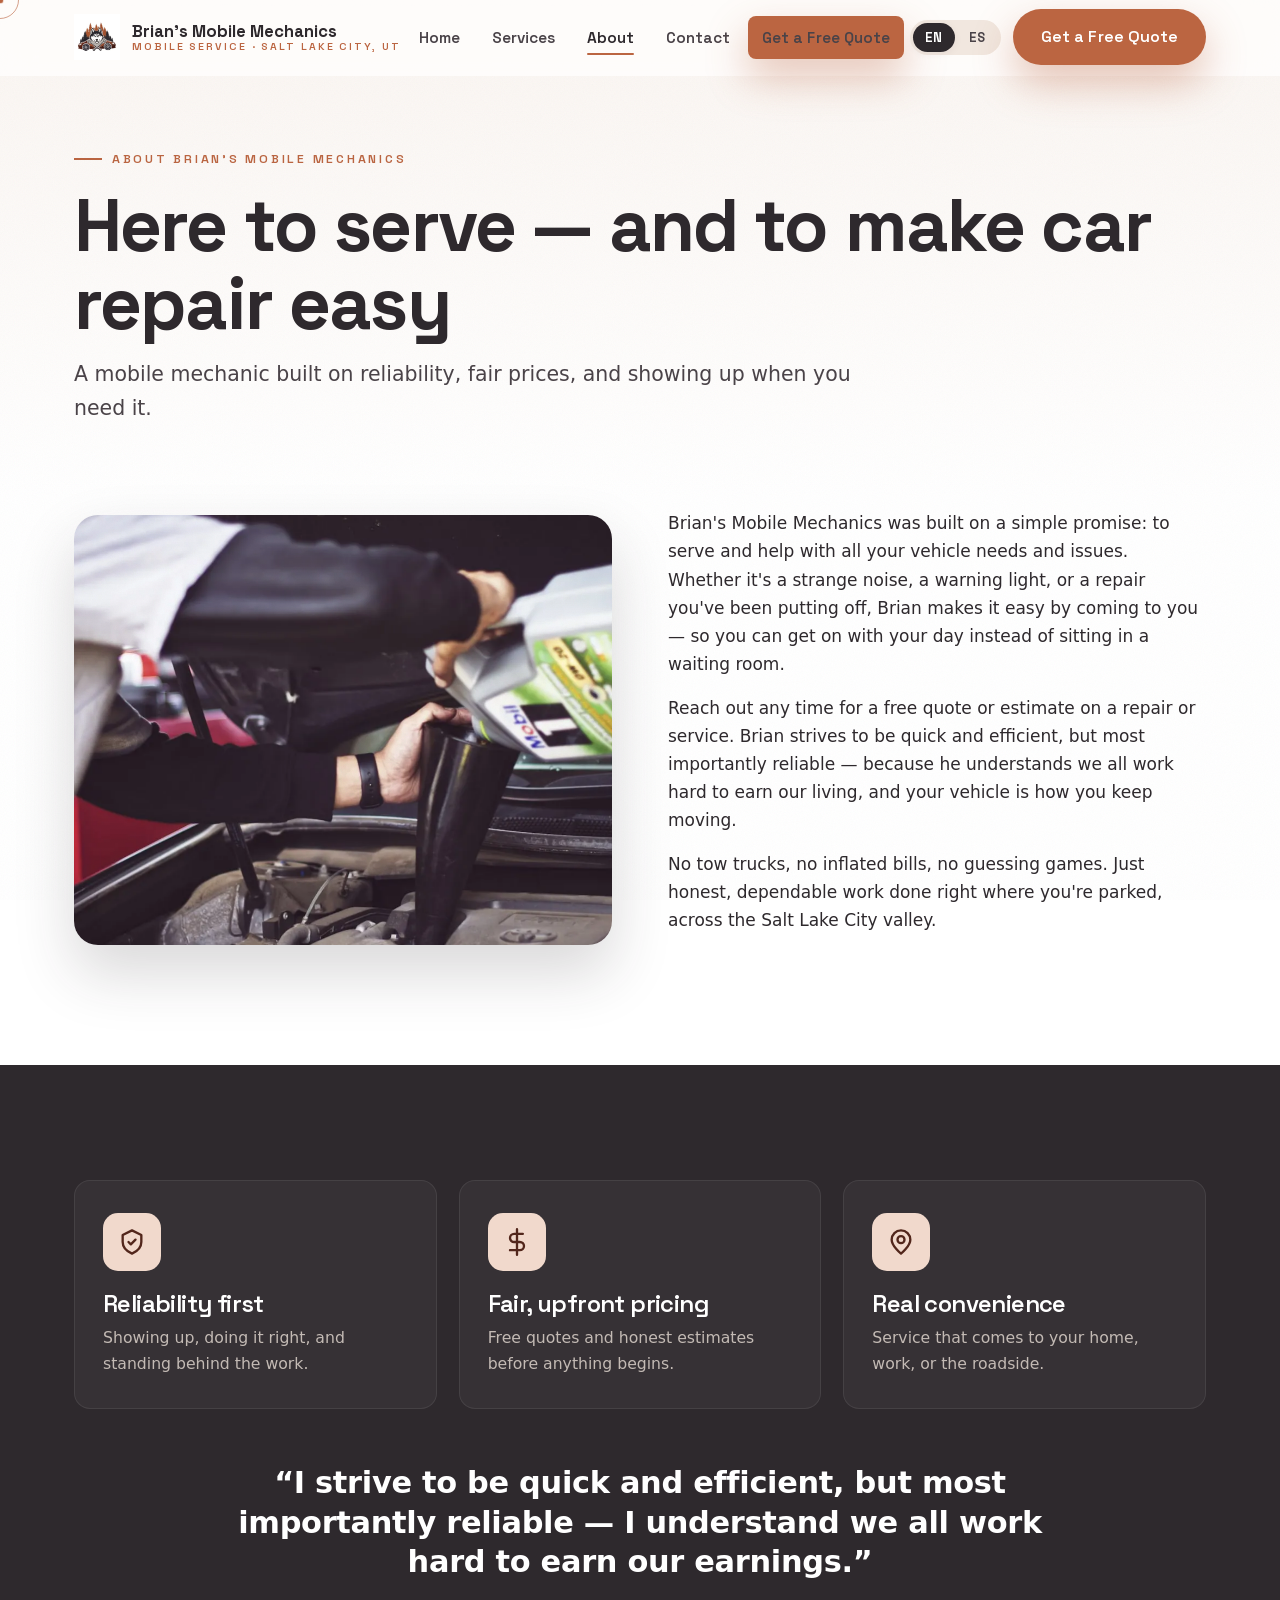
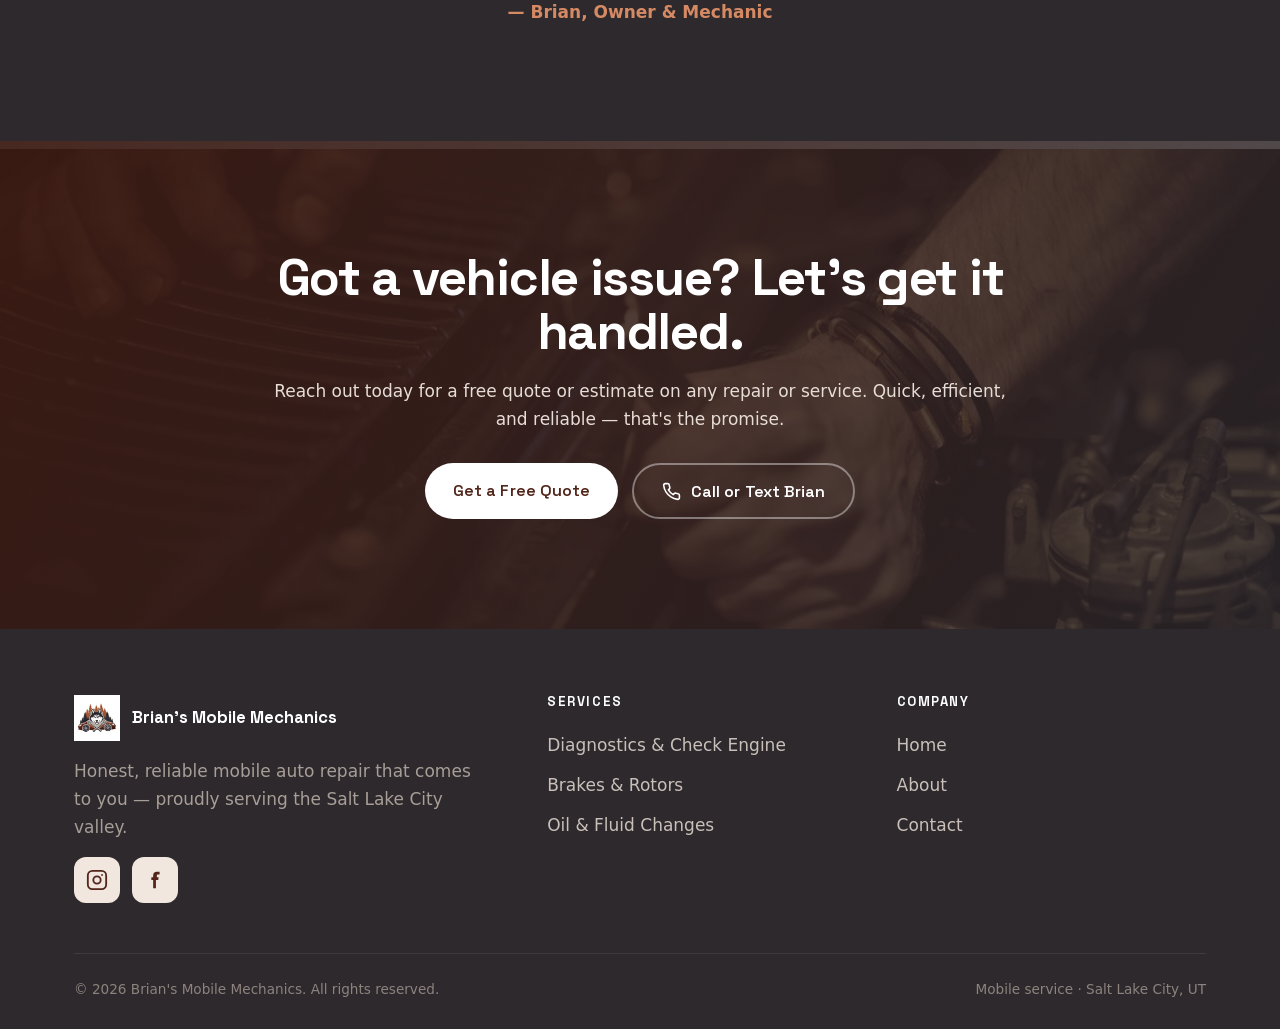
==== about.html @ f7823adf "Initial site: Brian's Mobile Mechanics Fast, static bilingual (EN/ES) marketing site for a Salt Lake" ====
<!DOCTYPE html>
<html lang="en">
<head>
  <meta charset="UTF-8" />
  <meta name="viewport" content="width=device-width, initial-scale=1" />
  <title>About | Brian's Mobile Mechanics — Honest Mobile Mechanic in Salt Lake City</title>
  <meta name="description" content="Meet Brian's Mobile Mechanics — a reliable, honest mobile mechanic serving Salt Lake City. Fair pricing, free quotes, and quality repairs done at your location." />
  <link rel="canonical" href="https://briansmobilemechanics.com/about.html" />
  <meta name="theme-color" content="#2e292d" />
  <meta property="og:type" content="website" />
  <meta property="og:title" content="About | Brian's Mobile Mechanics" />
  <meta property="og:description" content="A mobile mechanic built on reliability, fair prices, and showing up when you need it. Serving the Salt Lake City valley." />
  <meta property="og:url" content="https://briansmobilemechanics.com/about.html" />
  <meta property="og:image" content="https://briansmobilemechanics.com/assets/icon-512.png" />
  <link rel="icon" href="favicon.svg" type="image/svg+xml" />
  <link rel="icon" href="assets/favicon-32.png" sizes="32x32" type="image/png" />
  <link rel="apple-touch-icon" href="assets/apple-touch-icon.png" />
  <link rel="manifest" href="site.webmanifest" />
  <link rel="preload" as="font" type="font/woff2" href="assets/fonts/space-grotesk-latin.woff2" crossorigin />
  <link rel="stylesheet" href="fonts.css" />
  <link rel="stylesheet" href="styles.css" />
  <script src="i18n.js" defer></script>
  <script src="main.js" defer></script>
</head>
<body>
  <header class="site-header">
    <div class="wrap">
      <a class="brand" href="index.html" aria-label="Brian's Mobile Mechanics — Home">
        <img src="assets/logo-header.webp" width="46" height="46" alt="Brian's Mobile Mechanics logo" />
        <b>Brian's Mobile Mechanics<span data-i18n="footer_area">Mobile service · Salt Lake City, UT</span></b>
      </a>
      <nav class="nav" aria-label="Primary">
        <a href="index.html" data-i18n="nav_home">Home</a>
        <a href="services.html" data-i18n="nav_services">Services</a>
        <a href="about.html" class="active" data-i18n="nav_about">About</a>
        <a href="contact.html" data-i18n="nav_contact">Contact</a>
        <a href="contact.html" class="btn btn--primary nav-cta" data-i18n="btn_quote">Get a Free Quote</a>
      </nav>
      <div class="header-actions">
        <div class="lang-toggle" role="group" aria-label="Language">
          <button data-lang-btn="en" aria-pressed="true">EN</button>
          <button data-lang-btn="es" aria-pressed="false">ES</button>
        </div>
        <a href="contact.html" class="btn btn--primary header-cta" data-i18n="btn_quote">Get a Free Quote</a>
        <button class="menu-btn" aria-label="Menu" aria-expanded="false"><span></span></button>
      </div>
    </div>
  </header>

  <main>
    <section class="page-hero">
      <div class="wrap">
        <span class="eyebrow" data-reveal data-i18n="about_eyebrow">About Brian's Mobile Mechanics</span>
        <h1 data-reveal data-delay="1" data-i18n="about_title">Here to serve — and to make car repair easy</h1>
        <p class="lead" data-reveal data-delay="2" data-i18n="about_lead">A mobile mechanic built on reliability, fair prices, and showing up when you need it.</p>
      </div>
    </section>

    <section class="section" style="padding-top:12px">
      <div class="wrap split">
        <div class="split-media" data-reveal>
          <img src="assets/oil-change.webp" width="1000" height="800" loading="lazy" alt="Brian performing an oil change on a vehicle engine" />
        </div>
        <div data-reveal data-delay="1">
          <p data-i18n="about_p1">Brian's Mobile Mechanics was built on a simple promise: to serve and help with all your vehicle needs and issues. Whether it's a strange noise, a warning light, or a repair you've been putting off, Brian makes it easy by coming to you.</p>
          <p data-i18n="about_p2">Reach out any time for a free quote or estimate on a repair or service. Brian strives to be quick and efficient, but most importantly reliable — because he understands we all work hard to earn our living, and your vehicle is how you keep moving.</p>
          <p data-i18n="about_p3">No tow trucks, no inflated bills, no guessing games. Just honest, dependable work done right where you're parked, across the Salt Lake City valley.</p>
        </div>
      </div>
    </section>

    <section class="section section--ink">
      <div class="wrap">
        <div class="cards" style="--line:rgba(255,255,255,.08)">
          <article class="card" style="background:rgba(255,255,255,.04);border-color:rgba(255,255,255,.08);color:#eee" data-reveal>
            <div class="card-ico"><svg viewBox="0 0 24 24" fill="none" stroke="currentColor" stroke-width="2" stroke-linecap="round" stroke-linejoin="round"><path d="M12 2l8 4v6c0 5-3.5 8-8 10-4.5-2-8-5-8-10V6l8-4z"/><path d="M9 12l2 2 4-4"/></svg></div>
            <h3 style="color:#fff" data-i18n="about_v1_t">Reliability first</h3>
            <p style="color:#c3bab4" data-i18n="about_v1_d">Showing up, doing it right, and standing behind the work.</p>
          </article>
          <article class="card" style="background:rgba(255,255,255,.04);border-color:rgba(255,255,255,.08);color:#eee" data-reveal data-delay="1">
            <div class="card-ico"><svg viewBox="0 0 24 24" fill="none" stroke="currentColor" stroke-width="2" stroke-linecap="round" stroke-linejoin="round"><path d="M12 1v22M17 5H9.5a3.5 3.5 0 0 0 0 7h5a3.5 3.5 0 0 1 0 7H6"/></svg></div>
            <h3 style="color:#fff" data-i18n="about_v2_t">Fair, upfront pricing</h3>
            <p style="color:#c3bab4" data-i18n="about_v2_d">Free quotes and honest estimates before anything begins.</p>
          </article>
          <article class="card" style="background:rgba(255,255,255,.04);border-color:rgba(255,255,255,.08);color:#eee" data-reveal data-delay="2">
            <div class="card-ico"><svg viewBox="0 0 24 24" fill="none" stroke="currentColor" stroke-width="2" stroke-linecap="round" stroke-linejoin="round"><circle cx="12" cy="10" r="3"/><path d="M12 2a8 8 0 0 0-8 8c0 5.4 8 12 8 12s8-6.6 8-12a8 8 0 0 0-8-8z"/></svg></div>
            <h3 style="color:#fff" data-i18n="about_v3_t">Real convenience</h3>
            <p style="color:#c3bab4" data-i18n="about_v3_d">Service that comes to your home, work, or the roadside.</p>
          </article>
        </div>

        <blockquote style="margin:54px auto 0;max-width:820px;text-align:center" data-reveal>
          <p style="font-size:clamp(1.3rem,2.6vw,1.9rem);font-weight:800;line-height:1.3;color:#fff;letter-spacing:-0.01em" data-i18n="about_quote">“I strive to be quick and efficient, but most importantly reliable — I understand we all work hard to earn our earnings.”</p>
          <cite style="display:block;margin-top:16px;color:var(--orange-300);font-weight:700;font-style:normal" data-i18n="about_quote_by">— Brian, Owner &amp; Mechanic</cite>
        </blockquote>
      </div>
    </section>

    <section class="cta-band">
      <div class="cta-bg"><img src="assets/repair-hands.webp" width="1400" height="930" loading="lazy" alt="" /></div>
      <div class="wrap">
        <div class="cta-inner" data-reveal>
          <h2 data-i18n="cta_title">Got a vehicle issue? Let's get it handled.</h2>
          <p data-i18n="cta_p">Reach out today for a free quote or estimate on any repair or service.</p>
          <div class="cta-actions">
            <a href="contact.html" class="btn btn--light" data-i18n="cta_b1">Get a Free Quote</a>
            <button class="btn btn--outline-light" onclick="bmmCall()">
              <svg viewBox="0 0 24 24" fill="none" stroke="currentColor" stroke-width="2" stroke-linecap="round" stroke-linejoin="round"><path d="M22 16.92v3a2 2 0 0 1-2.18 2 19.79 19.79 0 0 1-8.63-3.07 19.5 19.5 0 0 1-6-6 19.79 19.79 0 0 1-3.07-8.67A2 2 0 0 1 4.11 2h3a2 2 0 0 1 2 1.72c.13.96.36 1.9.7 2.81a2 2 0 0 1-.45 2.11L8.09 9.91a16 16 0 0 0 6 6l1.27-1.27a2 2 0 0 1 2.11-.45c.9.34 1.85.57 2.81.7A2 2 0 0 1 22 16.92z"/></svg>
              <span data-i18n="cta_b2">Call or Text Brian</span>
            </button>
          </div>
        </div>
      </div>
    </section>
  </main>

  <footer class="site-footer">
    <div class="wrap">
      <div class="footer-grid">
        <div>
          <a class="brand" href="index.html" aria-label="Brian's Mobile Mechanics — Home">
            <img src="assets/logo-header.webp" width="46" height="46" alt="Brian's Mobile Mechanics logo" />
            <b style="color:#fff">Brian's Mobile Mechanics</b>
          </a>
          <p style="margin-top:16px" data-i18n="footer_tagline">Honest, reliable mobile auto repair that comes to you.</p>
          <div class="socials">
            <a href="https://www.instagram.com/briansmobilemechanics" target="_blank" rel="noopener" aria-label="Instagram"><svg viewBox="0 0 24 24" fill="none" stroke="currentColor" stroke-width="2" stroke-linecap="round" stroke-linejoin="round"><rect x="2" y="2" width="20" height="20" rx="5"/><circle cx="12" cy="12" r="4"/><circle cx="17.5" cy="6.5" r="1" fill="currentColor" stroke="none"/></svg></a>
            <a href="https://www.facebook.com/61585430262783" target="_blank" rel="noopener" aria-label="Facebook"><svg viewBox="0 0 24 24" fill="currentColor"><path d="M14 9V7a1 1 0 0 1 1-1h2V3h-3a4 4 0 0 0-4 4v2H8v3h2v9h3v-9h2.5l.5-3h-3z"/></svg></a>
          </div>
        </div>
        <div class="footer-col">
          <h4 data-i18n="footer_services_h">Services</h4>
          <a href="services.html" data-i18n="svc1_t">Diagnostics</a>
          <a href="services.html" data-i18n="svc2_t">Brakes</a>
          <a href="services.html" data-i18n="svc3_t">Oil Changes</a>
        </div>
        <div class="footer-col">
          <h4 data-i18n="footer_company_h">Company</h4>
          <a href="index.html" data-i18n="footer_link_home">Home</a>
          <a href="about.html" data-i18n="footer_link_about">About</a>
          <a href="contact.html" data-i18n="footer_link_contact">Contact</a>
        </div>
      </div>
      <div class="footer-bottom">
        <span>© <span id="year">2026</span> Brian's Mobile Mechanics. <span data-i18n="footer_rights">All rights reserved.</span></span>
        <span data-i18n="footer_area">Mobile service · Salt Lake City, UT</span>
      </div>
    </div>
  </footer>
</body>
</html>
---- fonts.css ----
@font-face {
  font-family: 'Space Grotesk';
  font-style: normal;
  font-weight: 400 700;
  font-display: swap;
  src: url('assets/fonts/space-grotesk-latin-ext.woff2') format('woff2');
  unicode-range: U+0100-02BA, U+02BD-02C5, U+02C7-02CC, U+02CE-02D7, U+02DD-02FF, U+0304, U+0308, U+0329, U+1D00-1DBF, U+1E00-1E9F, U+1EF2-1EFF, U+2020, U+20A0-20AB, U+20AD-20C0, U+2113, U+2C60-2C7F, U+A720-A7FF;
}
@font-face {
  font-family: 'Space Grotesk';
  font-style: normal;
  font-weight: 400 700;
  font-display: swap;
  src: url('assets/fonts/space-grotesk-latin.woff2') format('woff2');
  unicode-range: U+0000-00FF, U+0131, U+0152-0153, U+02BB-02BC, U+02C6, U+02DA, U+02DC, U+0304, U+0308, U+0329, U+2000-206F, U+20AC, U+2122, U+2191, U+2193, U+2212, U+2215, U+FEFF, U+FFFD;
}
---- styles.css ----
/* =========================================================
   Brian's Mobile Mechanics — Design System v2
   Palette: orange #bb6541 · brown #52261b · ink #2e292d
   Modern, animated, lightweight. No framework, no build.
   ========================================================= */

:root {
  --orange: #bb6541;
  --orange-300: #d68a64;
  --orange-100: #f1d9cc;
  --brown: #52261b;
  --brown-700: #3c1b13;
  --ink: #2e292d;
  --ink-soft: #4a4348;
  --paper: #ffffff;
  --cream: #faf5f1;
  --cream-200: #f1e7df;
  --line: #e7d9cf;
  --white: #ffffff;

  --shadow-sm: 0 2px 8px rgba(46, 41, 45, 0.06);
  --shadow-md: 0 12px 30px rgba(46, 41, 45, 0.10);
  --shadow-lg: 0 28px 60px rgba(46, 41, 45, 0.18);
  --shadow-orange: 0 18px 40px rgba(187, 101, 65, 0.38);

  --radius: 16px;
  --radius-lg: 24px;
  --maxw: 1180px;
  --header-h: 76px;

  --display: "Space Grotesk", system-ui, -apple-system, "Segoe UI", sans-serif;
  --sans: system-ui, -apple-system, "Segoe UI", Roboto, Helvetica, Arial, sans-serif;
  --ease: cubic-bezier(0.16, 1, 0.3, 1);
  --ease-spring: cubic-bezier(0.34, 1.56, 0.64, 1);
}

/* ---------- Reset ---------- */
*, *::before, *::after { box-sizing: border-box; }
html { scroll-behavior: smooth; -webkit-text-size-adjust: 100%; }
body {
  margin: 0;
  font-family: var(--sans);
  color: var(--ink);
  background: var(--paper);
  line-height: 1.65;
  font-size: 17px;
  overflow-x: hidden;
  -webkit-font-smoothing: antialiased;
}
img { max-width: 100%; display: block; }
a { color: inherit; text-decoration: none; }
button { font-family: inherit; cursor: pointer; border: none; background: none; }
h1, h2, h3, h4 { margin: 0; line-height: 1.05; letter-spacing: -0.025em; font-weight: 700; font-family: var(--display); }
p { margin: 0 0 1rem; }
ul { margin: 0; padding: 0; list-style: none; }
:focus-visible { outline: 3px solid var(--orange); outline-offset: 3px; border-radius: 6px; }

/* ---------- Layout ---------- */
.wrap { width: 100%; max-width: var(--maxw); margin: 0 auto; padding: 0 24px; }
.section { padding: clamp(60px, 9vw, 120px) 0; position: relative; }
.section--cream { background: var(--cream); }
.section--ink { background: var(--ink); color: #f3eee9; }
.section--ink h2, .section--ink h3 { color: #fff; }

.eyebrow {
  display: inline-flex; align-items: center; gap: 10px;
  font-family: var(--display);
  font-size: 0.78rem; font-weight: 600; letter-spacing: 0.22em;
  text-transform: uppercase; color: var(--orange); margin-bottom: 18px;
}
.eyebrow::before { content: ""; width: 28px; height: 2px; background: var(--orange); display: inline-block; transform-origin: left; animation: lineGrow .8s var(--ease) both; }
.section--ink .eyebrow { color: var(--orange-300); }
.section--ink .eyebrow::before { background: var(--orange-300); }
@keyframes lineGrow { from { transform: scaleX(0); } }

h1 { font-size: clamp(2.5rem, 6.4vw, 4.6rem); }
h2 { font-size: clamp(2rem, 4.3vw, 3.2rem); }
h3 { font-size: clamp(1.2rem, 2vw, 1.5rem); font-weight: 600; }
.lead { font-size: clamp(1.05rem, 1.6vw, 1.3rem); color: var(--ink-soft); max-width: 60ch; font-family: var(--sans); }
.section--ink .lead { color: #cfc6c0; }

/* ---------- Buttons ---------- */
.btn {
  position: relative; display: inline-flex; align-items: center; justify-content: center; gap: 10px;
  padding: 15px 28px; border-radius: 999px; overflow: hidden;
  font-family: var(--display); font-weight: 600; font-size: 1rem; letter-spacing: 0.005em;
  transition: transform .35s var(--ease), box-shadow .35s var(--ease), background .3s, color .3s;
  will-change: transform;
}
.btn > * { position: relative; z-index: 1; }
.btn svg { width: 19px; height: 19px; }
/* shine sweep */
.btn::after {
  content: ""; position: absolute; inset: 0; z-index: 0;
  background: linear-gradient(110deg, transparent 30%, rgba(255,255,255,.35) 50%, transparent 70%);
  transform: translateX(-120%); transition: transform .7s var(--ease);
}
.btn:hover::after { transform: translateX(120%); }
.btn--primary { background: var(--orange); color: #fff; box-shadow: var(--shadow-orange); }
.btn--primary:hover { transform: translateY(-3px); box-shadow: 0 22px 46px rgba(187,101,65,.5); background: #c97050; }
.btn--ghost { background: transparent; color: var(--ink); border: 2px solid var(--line); }
.btn--ghost:hover { border-color: var(--orange); color: var(--orange); transform: translateY(-3px); }
.btn--light { background: #fff; color: var(--brown); }
.btn--light:hover { transform: translateY(-3px); box-shadow: var(--shadow-md); }
.btn--outline-light { border: 2px solid rgba(255,255,255,.4); color: #fff; }
.btn--outline-light:hover { border-color: #fff; transform: translateY(-3px); background: rgba(255,255,255,.08); }

/* ---------- Scroll progress ---------- */
.scroll-progress {
  position: fixed; top: 0; left: 0; height: 3px; width: 100%; z-index: 200;
  transform: scaleX(0); transform-origin: 0 50%;
  background: linear-gradient(90deg, var(--orange), var(--brown));
}

/* ---------- Custom cursor ---------- */
.cursor-ring, .cursor-dot { position: fixed; top: 0; left: 0; z-index: 300; pointer-events: none; border-radius: 50%; mix-blend-mode: multiply; will-change: transform; }
.cursor-dot { width: 7px; height: 7px; background: var(--orange); transform: translate(-50%, -50%); }
.cursor-ring { width: 38px; height: 38px; border: 1.5px solid rgba(187,101,65,.6); transform: translate(-50%, -50%); transition: width .25s var(--ease), height .25s var(--ease), background .25s, border-color .25s; }
.cursor-ring.hot { width: 58px; height: 58px; background: rgba(187,101,65,.08); border-color: var(--orange); }
@media (hover: none), (pointer: coarse) { .cursor-ring, .cursor-dot { display: none; } }

/* ---------- Header ---------- */
.site-header {
  position: fixed; top: 0; left: 0; right: 0; z-index: 100; height: var(--header-h);
  display: flex; align-items: center;
  background: rgba(255,255,255,0.7);
  backdrop-filter: saturate(160%) blur(16px); -webkit-backdrop-filter: saturate(160%) blur(16px);
  border-bottom: 1px solid transparent;
  transition: box-shadow .3s, border-color .3s, background .3s, transform .4s var(--ease);
}
.site-header.scrolled { box-shadow: var(--shadow-sm); border-color: var(--line); background: rgba(255,255,255,.85); }
.site-header.hide { transform: translateY(-100%); }
.site-header .wrap { display: flex; align-items: center; justify-content: space-between; }
.brand { display: flex; align-items: center; gap: 12px; }
.brand img { width: 46px; height: 46px; object-fit: contain; transition: transform .5s var(--ease-spring); }
.brand:hover img { transform: rotate(-8deg) scale(1.08); }
.brand b { font-family: var(--display); font-size: 1.04rem; font-weight: 700; line-height: 1.05; }
.brand span { display: block; font-size: 0.66rem; letter-spacing: 0.18em; text-transform: uppercase; color: var(--orange); font-weight: 600; }

.nav { display: flex; align-items: center; gap: 4px; }
.nav a {
  padding: 9px 14px; border-radius: 8px; font-weight: 600; font-size: 0.96rem; font-family: var(--display);
  color: var(--ink-soft); transition: color .2s; position: relative;
}
.nav a:hover, .nav a.active { color: var(--ink); }
.nav a:not(.nav-cta)::after {
  content: ""; position: absolute; left: 14px; right: 14px; bottom: 4px; height: 2px;
  background: var(--orange); border-radius: 2px; transform: scaleX(0); transform-origin: center;
  transition: transform .3s var(--ease);
}
.nav a:not(.nav-cta):hover::after, .nav a.active::after { transform: scaleX(1); }
.header-actions { display: flex; align-items: center; gap: 12px; }

.lang-toggle { position: relative; display: inline-flex; align-items: center; padding: 3px; background: var(--cream-200); border-radius: 999px; gap: 2px; }
.lang-toggle button { position: relative; z-index: 1; padding: 6px 12px; border-radius: 999px; font-family: var(--display); font-weight: 700; font-size: 0.8rem; color: var(--ink-soft); letter-spacing: 0.04em; transition: color .3s; }
.lang-toggle button.is-active { color: #fff; }
.lang-toggle .lang-pill { position: absolute; z-index: 0; top: 3px; bottom: 3px; border-radius: 999px; background: var(--ink); box-shadow: var(--shadow-sm); transition: transform .4s var(--ease-spring), width .4s var(--ease-spring); }
.header-cta { display: inline-flex; }

/* Hamburger */
.menu-btn { display: none; width: 44px; height: 44px; border-radius: 10px; position: relative; }
.menu-btn span, .menu-btn span::before, .menu-btn span::after { content: ""; position: absolute; left: 11px; width: 22px; height: 2px; background: var(--ink); border-radius: 2px; transition: transform .3s var(--ease), opacity .2s; }
.menu-btn span { top: 21px; }
.menu-btn span::before { top: -7px; }
.menu-btn span::after { top: 7px; }
.menu-btn.open span { background: transparent; }
.menu-btn.open span::before { transform: translateY(7px) rotate(45deg); background: var(--ink); }
.menu-btn.open span::after { transform: translateY(-7px) rotate(-45deg); background: var(--ink); }

/* ---------- Intro loader (cinematic curtain) ---------- */
.intro {
  position: fixed; inset: 0; z-index: 999; display: grid; place-items: center; overflow: hidden;
  background: radial-gradient(120% 120% at 50% 35%, #6a3322 0%, var(--brown) 48%, var(--brown-700) 100%);
  transition: transform .9s cubic-bezier(.76,0,.24,1), opacity .5s ease .5s;
}
.intro.done { transform: translateY(-101%); opacity: 1; }
.intro::after { content: ""; position: absolute; inset: 0; background-image: radial-gradient(rgba(255,255,255,.05) 1px, transparent 1px); background-size: 4px 4px; opacity: .5; }
.intro-inner { position: relative; text-align: center; }
.intro img { width: min(48vw, 320px); filter: drop-shadow(0 24px 60px rgba(0,0,0,.5)); animation: introLogo 1.4s var(--ease) both; }
.intro-bar { margin: 26px auto 0; width: 180px; height: 3px; border-radius: 3px; background: rgba(255,255,255,.16); overflow: hidden; }
.intro-bar i { display: block; height: 100%; width: 0; background: linear-gradient(90deg, var(--orange-300), #fff); animation: introBar 1.5s var(--ease) forwards; }
.intro-count { margin-top: 14px; font-family: var(--display); font-weight: 700; letter-spacing: .2em; font-size: .8rem; color: rgba(255,255,255,.55); }
@keyframes introLogo { 0% { opacity: 0; transform: scale(.7) translateY(20px); filter: blur(10px) drop-shadow(0 24px 60px rgba(0,0,0,.5)); } 55% { opacity: 1; filter: blur(0) drop-shadow(0 24px 60px rgba(0,0,0,.5)); } 100% { opacity: 1; transform: scale(1) translateY(0); } }
@keyframes introBar { to { width: 100%; } }

/* ---------- Hero ---------- */
.hero { position: relative; padding-top: calc(var(--header-h) + 40px); overflow: hidden; }
.hero-bg { position: absolute; inset: 0; z-index: -2; overflow: hidden; background: linear-gradient(180deg, var(--cream) 0%, #fff 72%); }
/* animated brand orbs */
.hero-bg::before, .hero-bg::after { content: ""; position: absolute; border-radius: 50%; filter: blur(60px); opacity: .5; }
.hero-bg::before { width: 46vw; height: 46vw; top: -12vw; right: -8vw; background: radial-gradient(circle, rgba(187,101,65,.5), transparent 70%); animation: drift1 14s ease-in-out infinite; }
.hero-bg::after { width: 34vw; height: 34vw; bottom: -10vw; left: -6vw; background: radial-gradient(circle, rgba(82,38,27,.4), transparent 70%); animation: drift2 18s ease-in-out infinite; }
@keyframes drift1 { 50% { transform: translate(-40px, 30px) scale(1.12); } }
@keyframes drift2 { 50% { transform: translate(36px, -26px) scale(1.1); } }

.hero-grid { display: grid; grid-template-columns: 1.05fr 0.95fr; gap: 56px; align-items: center; padding-top: clamp(20px,4vw,50px); padding-bottom: clamp(40px,7vw,90px); }
.hero-copy h1 { color: var(--ink); }
.hero-copy h1 .accent { color: var(--orange); position: relative; }
.hero-copy .lead { margin: 22px 0 32px; }
.hero-cta { display: flex; flex-wrap: wrap; gap: 14px; }
.hero-trust { display: flex; flex-wrap: wrap; gap: 30px; margin-top: 40px; }
.hero-trust div { display: flex; flex-direction: column; }
.hero-trust b { font-family: var(--display); font-size: 1.8rem; color: var(--brown); line-height: 1; }
.hero-trust span { font-size: 0.85rem; color: var(--ink-soft); font-weight: 600; margin-top: 4px; }

.hero-visual { position: relative; perspective: 1000px; }
.hero-photo { border-radius: var(--radius-lg); overflow: hidden; box-shadow: var(--shadow-lg); aspect-ratio: 4 / 5; position: relative; }
.hero-photo img { width: 100%; height: 110%; object-fit: cover; will-change: transform; }
.hero-photo::after { content: ""; position: absolute; inset: 0; background: linear-gradient(180deg, transparent 40%, rgba(60,27,19,.55)); }
.hero-badge { position: absolute; z-index: 2; bottom: 22px; left: 22px; right: 22px; display: flex; align-items: center; gap: 14px; background: rgba(255,255,255,.92); backdrop-filter: blur(8px); padding: 14px 18px; border-radius: 14px; box-shadow: var(--shadow-md); animation: floatY 5s ease-in-out infinite; }
.hero-badge .dot { width: 11px; height: 11px; border-radius: 50%; background: #2fae66; flex: none; position: relative; }
.hero-badge .dot::after { content: ""; position: absolute; inset: 0; border-radius: 50%; background: #2fae66; animation: ping 1.8s ease-out infinite; }
@keyframes ping { 0% { transform: scale(1); opacity: .6; } 100% { transform: scale(3); opacity: 0; } }
.hero-badge b { display: block; font-size: 0.96rem; font-family: var(--display); }
.hero-badge small { color: var(--ink-soft); }
.hero-float { position: absolute; top: 26px; right: -14px; z-index: 2; background: var(--ink); color: #fff; padding: 12px 18px; border-radius: 14px; box-shadow: var(--shadow-md); font-weight: 600; font-family: var(--display); display: flex; align-items: center; gap: 10px; animation: floatY 6s ease-in-out infinite reverse; }
.hero-float svg { width: 22px; height: 22px; color: var(--orange-300); }
@keyframes floatY { 50% { transform: translateY(-10px); } }

/* Marquee strip (dual row) */
.strip { background: var(--ink); color: #ece7e2; overflow: hidden; padding: 6px 0; }
.strip-row { display: flex; gap: 44px; padding: 10px 0; white-space: nowrap; width: max-content; }
.strip-row.a { animation: marquee 30s linear infinite; }
.strip-row.b { animation: marquee 30s linear infinite reverse; }
.strip:hover .strip-row { animation-play-state: paused; }
.strip-row span { display: inline-flex; align-items: center; gap: 12px; font-family: var(--display); font-weight: 600; letter-spacing: 0.03em; font-size: 0.95rem; color: #d8cfc9; }
.strip-row span::before { content: ""; width: 7px; height: 7px; border-radius: 50%; background: var(--orange); }
@keyframes marquee { to { transform: translateX(-50%); } }

/* ---------- Section heads ---------- */
.section-head { max-width: 720px; margin-bottom: 50px; }
.section-head.center { margin-left: auto; margin-right: auto; text-align: center; }
.section-head.center .eyebrow { justify-content: center; }
.section-head.center .eyebrow::before { display: none; }
.section-head p { margin-top: 14px; }

/* ---------- Cards (3D tilt) ---------- */
.cards { display: grid; grid-template-columns: repeat(3, 1fr); gap: 22px; }
.card {
  background: #fff; border: 1px solid var(--line); border-radius: var(--radius);
  padding: 32px 28px; position: relative; overflow: hidden;
  transform-style: preserve-3d;
  transition: transform .4s var(--ease), box-shadow .4s, border-color .4s;
}
.card::before { content: ""; position: absolute; top: 0; left: 0; right: 0; height: 3px; background: linear-gradient(90deg, var(--orange), var(--brown)); transform: scaleX(0); transform-origin: left; transition: transform .45s var(--ease); }
.card::after { content: ""; position: absolute; inset: 0; opacity: 0; transition: opacity .4s; background: radial-gradient(400px circle at var(--mx,50%) var(--my,0%), rgba(187,101,65,.10), transparent 45%); }
.card:hover { box-shadow: var(--shadow-md); border-color: transparent; }
.card:hover::before { transform: scaleX(1); }
.card:hover::after { opacity: 1; }
.card-ico { width: 58px; height: 58px; border-radius: 15px; display: grid; place-items: center; background: var(--orange-100); color: var(--brown); margin-bottom: 20px; transition: transform .4s var(--ease-spring), background .3s, color .3s; transform: translateZ(30px); }
.card:hover .card-ico { background: var(--orange); color: #fff; transform: translateZ(40px) scale(1.06) rotate(-4deg); }
.card-ico svg { width: 28px; height: 28px; }
.card h3 { margin-bottom: 8px; transform: translateZ(22px); }
.card p { color: var(--ink-soft); margin: 0; font-size: 0.98rem; transform: translateZ(14px); }

/* ---------- Feature split ---------- */
.split { display: grid; grid-template-columns: 1fr 1fr; gap: 56px; align-items: center; }
.split-media { border-radius: var(--radius-lg); overflow: hidden; box-shadow: var(--shadow-lg); aspect-ratio: 5/4; position: relative; }
.split-media img { width: 100%; height: 118%; object-fit: cover; will-change: transform; }
.feature-list { display: grid; gap: 22px; margin-top: 26px; }
.feature { display: grid; grid-template-columns: 50px 1fr; gap: 16px; align-items: start; }
.feature .fico { width: 50px; height: 50px; border-radius: 13px; display: grid; place-items: center; background: var(--ink); color: var(--orange-300); transition: transform .4s var(--ease-spring); }
.feature:hover .fico { transform: rotate(-8deg) scale(1.08); }
.feature .fico svg { width: 24px; height: 24px; }
.feature h4 { font-family: var(--display); font-size: 1.1rem; margin-bottom: 4px; }
.feature p { margin: 0; color: var(--ink-soft); font-size: 0.97rem; }
.section--ink .feature p { color: #c3bab4; }
.section--ink .feature .fico { background: rgba(255,255,255,.08); }

/* ---------- Steps ---------- */
.steps { display: grid; grid-template-columns: repeat(3, 1fr); gap: 24px; }
.step { position: relative; padding-top: 16px; }
.step .num { font-family: var(--display); font-size: 3.4rem; font-weight: 700; color: transparent; -webkit-text-stroke: 2px var(--orange); line-height: 1; letter-spacing: -0.04em; }
.section--ink .step .num { -webkit-text-stroke-color: var(--orange-300); }
.step h3 { margin: 8px 0 8px; }
.step p { color: var(--ink-soft); margin: 0; }
.section--ink .step p { color: #c3bab4; }

/* ---------- Service area ---------- */
.area-grid { display: grid; grid-template-columns: 1.1fr 1fr; gap: 48px; align-items: center; }
.chips { display: flex; flex-wrap: wrap; gap: 10px; margin-top: 24px; }
.chip { padding: 9px 16px; border-radius: 999px; background: #fff; border: 1px solid var(--line); font-family: var(--display); font-weight: 600; font-size: 0.9rem; transition: transform .25s var(--ease-spring), border-color .2s, color .2s, background .2s; }
.chip:hover { transform: translateY(-3px); border-color: var(--orange); color: #fff; background: var(--orange); }

/* ---------- CTA band ---------- */
.cta-band { position: relative; overflow: hidden; color: #fff; }
.cta-band .cta-bg { position: absolute; inset: 0; z-index: -2; }
.cta-band .cta-bg img { width: 100%; height: 120%; object-fit: cover; filter: grayscale(.2); will-change: transform; }
.cta-band .cta-bg::after { content: ""; position: absolute; inset: 0; background: linear-gradient(120deg, rgba(60,27,19,.94), rgba(46,41,45,.82)); }
.cta-inner { text-align: center; max-width: 760px; margin: 0 auto; padding: clamp(60px,9vw,110px) 0; }
.cta-inner h2 { color: #fff; }
.cta-inner p { color: #e7ddd6; margin: 18px auto 30px; }
.cta-actions { display: flex; gap: 14px; justify-content: center; flex-wrap: wrap; }

/* ---------- Contact ---------- */
.contact-grid { display: grid; grid-template-columns: 1fr 1fr; gap: 48px; align-items: start; }
.contact-card { background: #fff; border: 1px solid var(--line); border-radius: var(--radius-lg); padding: 34px; box-shadow: var(--shadow-sm); }
.contact-row { display: flex; gap: 16px; align-items: center; padding: 18px 0; border-bottom: 1px solid var(--line); }
.contact-row:last-child { border-bottom: none; }
.contact-row .cico { width: 48px; height: 48px; border-radius: 12px; background: var(--orange-100); color: var(--brown); display: grid; place-items: center; flex: none; transition: transform .4s var(--ease-spring); }
.contact-row:hover .cico { transform: rotate(-8deg) scale(1.08); }
.contact-row .cico svg { width: 24px; height: 24px; }
.contact-row .meta span { display: block; font-family: var(--display); font-size: 0.78rem; text-transform: uppercase; letter-spacing: .12em; color: var(--ink-soft); font-weight: 600; }
.contact-row .meta b { font-family: var(--display); font-size: 1.15rem; }
.phone-reveal { background: var(--ink); color: #fff; padding: 10px 18px; border-radius: 999px; font-family: var(--display); font-weight: 600; display: inline-flex; align-items: center; gap: 8px; transition: background .25s, transform .2s; margin-top: 4px; }
.phone-reveal:hover { background: var(--orange); transform: translateY(-2px); }
.phone-reveal svg { width: 17px; height: 17px; }

.form { display: grid; gap: 16px; }
.field { display: grid; gap: 7px; }
.field label { font-family: var(--display); font-weight: 600; font-size: 0.9rem; }
.field input, .field select, .field textarea { font-family: inherit; font-size: 1rem; padding: 13px 15px; border-radius: 12px; border: 1.5px solid var(--line); background: var(--cream); color: var(--ink); transition: border-color .2s, background .2s, box-shadow .2s; }
.field input:focus, .field select:focus, .field textarea:focus { outline: none; border-color: var(--orange); background: #fff; box-shadow: 0 0 0 4px rgba(187,101,65,.12); }
.field textarea { resize: vertical; min-height: 120px; }
.form-note { font-size: 0.85rem; color: var(--ink-soft); }
.form-status { font-family: var(--display); font-weight: 600; padding: 10px 0; display: none; }
.form-status.show { display: block; }
.form-status.ok { color: #2f9d57; }

/* ---------- Socials ---------- */
.socials { display: flex; gap: 12px; }
.socials a { width: 46px; height: 46px; border-radius: 12px; display: grid; place-items: center; background: var(--cream-200); color: var(--brown); transition: transform .3s var(--ease-spring), background .25s, color .25s; }
.socials a:hover { transform: translateY(-5px) rotate(-6deg); background: var(--orange); color: #fff; }
.socials a svg { width: 22px; height: 22px; }

/* ---------- Footer ---------- */
.site-footer { background: var(--ink); color: #c9c0ba; padding: 66px 0 28px; }
.footer-grid { display: grid; grid-template-columns: 1.4fr 1fr 1fr; gap: 40px; }
.site-footer .brand b { color: #fff; }
.site-footer p { color: #a89e98; max-width: 38ch; }
.footer-col h4 { font-family: var(--display); color: #fff; font-size: 0.82rem; letter-spacing: .12em; text-transform: uppercase; margin-bottom: 16px; }
.footer-col a { display: block; padding: 6px 0; color: #c9c0ba; transition: color .2s, padding-left .2s; }
.footer-col a:hover { color: var(--orange-300); padding-left: 5px; }
.footer-bottom { margin-top: 50px; padding-top: 24px; border-top: 1px solid rgba(255,255,255,.08); display: flex; justify-content: space-between; gap: 16px; flex-wrap: wrap; font-size: 0.85rem; color: #8c837e; }
.footer-bottom a:hover { color: #fff; }

/* ---------- Scroll reveal ---------- */
[data-reveal] { opacity: 0; transform: translateY(34px); transition: opacity .8s var(--ease), transform .8s var(--ease), filter .8s var(--ease); filter: blur(6px); }
[data-reveal].in { opacity: 1; transform: none; filter: none; }
[data-reveal="left"] { transform: translateX(-44px); }
[data-reveal="right"] { transform: translateX(44px); }
[data-reveal="zoom"] { transform: scale(.9); }
[data-reveal="clip"] { transform: none; clip-path: inset(0 0 100% 0); filter: none; opacity: 1; }
[data-reveal="clip"].in { clip-path: inset(0 0 0 0); }
[data-delay="1"] { transition-delay: .09s; }
[data-delay="2"] { transition-delay: .18s; }
[data-delay="3"] { transition-delay: .27s; }
[data-delay="4"] { transition-delay: .36s; }
/* auto-stagger children */
[data-stagger] > * { opacity: 0; transform: translateY(30px); transition: opacity .7s var(--ease), transform .7s var(--ease); }
[data-stagger].in > * { opacity: 1; transform: none; }

/* ---------- Page hero ---------- */
.page-hero { padding: calc(var(--header-h) + 64px) 0 56px; position: relative; overflow: hidden; background: linear-gradient(180deg, var(--cream), #fff); }
.page-hero::before { content: ""; position: absolute; width: 40vw; height: 40vw; top: -16vw; right: -10vw; border-radius: 50%; background: radial-gradient(circle, rgba(187,101,65,.4), transparent 70%); filter: blur(60px); opacity: .5; animation: drift1 16s ease-in-out infinite; z-index: -1; }
.page-hero .lead { margin-top: 16px; }

/* lang visibility */
html[lang="en"] [data-lang="es"] { display: none; }
html[lang="es"] [data-lang="en"] { display: none; }

/* ---------- Responsive ---------- */
@media (max-width: 940px) {
  .hero-grid, .split, .area-grid, .contact-grid { grid-template-columns: 1fr; gap: 38px; }
  .hero-visual { max-width: 460px; margin: 0 auto; width: 100%; }
  .cards, .steps { grid-template-columns: 1fr 1fr; }
  .footer-grid { grid-template-columns: 1fr 1fr; }
  .split-media { order: -1; }
  .card { transform: none !important; }
}
@media (max-width: 760px) {
  .header-cta { display: none; }
  .menu-btn { display: block; }
  .nav { position: fixed; inset: var(--header-h) 0 auto 0; flex-direction: column; align-items: stretch; gap: 2px; background: #fff; padding: 14px 18px 22px; border-bottom: 1px solid var(--line); box-shadow: var(--shadow-md); transform: translateY(-12px); opacity: 0; pointer-events: none; transition: transform .3s var(--ease), opacity .25s; }
  .nav.open { transform: none; opacity: 1; pointer-events: auto; }
  .nav a { padding: 13px 12px; font-size: 1.05rem; border-radius: 10px; }
  .nav a:not(.nav-cta)::after { display: none; }
  .nav a.active { background: var(--cream); color: var(--orange); }
  .nav .nav-cta { margin-top: 8px; }
  /* slow the marquee down on mobile so it's not frantic */
  .strip-row.a, .strip-row.b { animation-duration: 60s; }
}
@media (max-width: 560px) {
  body { font-size: 16px; }
  .cards, .steps, .footer-grid { grid-template-columns: 1fr; }
  .hero { padding-top: calc(var(--header-h) + 22px); }
  .hero-grid { gap: 30px; }
  h1 { font-size: clamp(2.15rem, 8.5vw, 3rem); }
  .hero-float { display: none; }
  .brand span { display: none; }
  .hero-cta .btn, .cta-actions .btn { width: 100%; }
  /* extra breathing room so nothing hugs the screen edge */
  .strip-row.a, .strip-row.b { animation-duration: 75s; }
}

/* ---------- Film grain (premium texture) ---------- */
body::before {
  content: ""; position: fixed; inset: 0; z-index: 90; pointer-events: none; opacity: 0.045;
  mix-blend-mode: multiply;
  background-image: url("data:image/svg+xml,%3Csvg xmlns='http://www.w3.org/2000/svg' width='140' height='140'%3E%3Cfilter id='n'%3E%3CfeTurbulence type='fractalNoise' baseFrequency='0.9' numOctaves='2' stitchTiles='stitch'/%3E%3C/filter%3E%3Crect width='100%25' height='100%25' filter='url(%23n)'/%3E%3C/svg%3E");
}

/* ---------- Trust pills ---------- */
.pill-row { display: flex; flex-wrap: wrap; gap: 10px; margin-top: 30px; }
.pill { display: inline-flex; align-items: center; gap: 8px; padding: 9px 15px; border-radius: 999px; background: rgba(255,255,255,.7); border: 1px solid var(--line); font-family: var(--display); font-weight: 600; font-size: 0.85rem; backdrop-filter: blur(6px); transition: transform .25s var(--ease-spring), border-color .2s; }
.pill:hover { transform: translateY(-3px); border-color: var(--orange); }
.pill svg { width: 16px; height: 16px; color: var(--orange); }

/* ---------- Services page: alternating feature blocks ---------- */
.svc-blocks { display: grid; }
.svc-block { display: grid; grid-template-columns: 1fr 1fr; gap: clamp(32px, 5vw, 72px); align-items: center; padding: clamp(44px, 6vw, 80px) 0; }
.svc-block + .svc-block { border-top: 1px solid var(--line); }
.svc-block.reverse .svc-media { order: -1; }
.svc-media { position: relative; border-radius: var(--radius-lg); overflow: hidden; box-shadow: var(--shadow-lg); aspect-ratio: 4 / 3; }
.svc-media img { width: 100%; height: 116%; object-fit: cover; will-change: transform; }
.svc-media::after { content: ""; position: absolute; inset: 0; background: linear-gradient(160deg, transparent 55%, rgba(60,27,19,.5)); }
.svc-num { position: absolute; z-index: 1; top: 16px; left: 20px; font-family: var(--display); font-weight: 700; font-size: 2.6rem; color: #fff; opacity: .92; text-shadow: 0 3px 14px rgba(0,0,0,.45); }
.svc-body .card-ico { margin-bottom: 18px; }
.svc-body h2 { font-size: clamp(1.55rem, 3vw, 2.25rem); margin-bottom: 14px; }
.svc-body > p { color: var(--ink-soft); }
.includes { display: grid; gap: 12px; margin: 22px 0 26px; }
.includes li { display: flex; gap: 12px; align-items: center; font-weight: 500; }
.includes li svg { width: 24px; height: 24px; color: #fff; background: var(--orange); border-radius: 50%; padding: 5px; flex: none; }
.svc-ask { display: inline-flex; align-items: center; gap: 8px; font-family: var(--display); font-weight: 600; color: var(--orange); }
.svc-ask svg { width: 18px; height: 18px; transition: transform .3s var(--ease); }
.svc-ask:hover svg { transform: translateX(5px); }

/* ---------- FAQ accordion ---------- */
.faq { max-width: 820px; margin: 0 auto; }
.faq-item { border-bottom: 1px solid var(--line); }
.faq-item:first-child { border-top: 1px solid var(--line); }
.faq-q { width: 100%; display: flex; justify-content: space-between; align-items: center; gap: 16px; text-align: left; padding: 26px 4px; font-family: var(--display); font-weight: 600; font-size: clamp(1.05rem, 1.8vw, 1.28rem); color: var(--ink); transition: color .2s; }
.faq-q:hover { color: var(--orange); }
.faq-q .ico { width: 32px; height: 32px; flex: none; border-radius: 50%; border: 1.5px solid var(--line); display: grid; place-items: center; position: relative; transition: transform .4s var(--ease), background .3s, border-color .3s, color .3s; }
.faq-q .ico::before, .faq-q .ico::after { content: ""; position: absolute; background: currentColor; border-radius: 2px; }
.faq-q .ico::before { width: 12px; height: 2px; }
.faq-q .ico::after { width: 2px; height: 12px; transition: transform .4s var(--ease); }
.faq-item.open .faq-q .ico { background: var(--orange); border-color: var(--orange); color: #fff; transform: rotate(180deg); }
.faq-item.open .faq-q .ico::after { transform: scaleY(0); }
.faq-a { display: grid; grid-template-rows: 0fr; transition: grid-template-rows .42s var(--ease); }
.faq-item.open .faq-a { grid-template-rows: 1fr; }
.faq-a > div { overflow: hidden; }
.faq-a p { color: var(--ink-soft); padding: 0 4px 26px; margin: 0; max-width: 66ch; }

@media (max-width: 760px) {
  .svc-block, .svc-block.reverse { grid-template-columns: 1fr; gap: 28px; }
  .svc-block.reverse .svc-media { order: -1; }
}

/* ---------- Reduced motion ---------- */
@media (prefers-reduced-motion: reduce) {
  html { scroll-behavior: auto; }
  *, *::before, *::after { animation-duration: .001ms !important; animation-iteration-count: 1 !important; transition-duration: .001ms !important; }
  [data-reveal], [data-stagger] > * { opacity: 1 !important; transform: none !important; filter: none !important; clip-path: none !important; }
  .cursor-ring, .cursor-dot { display: none; }
}
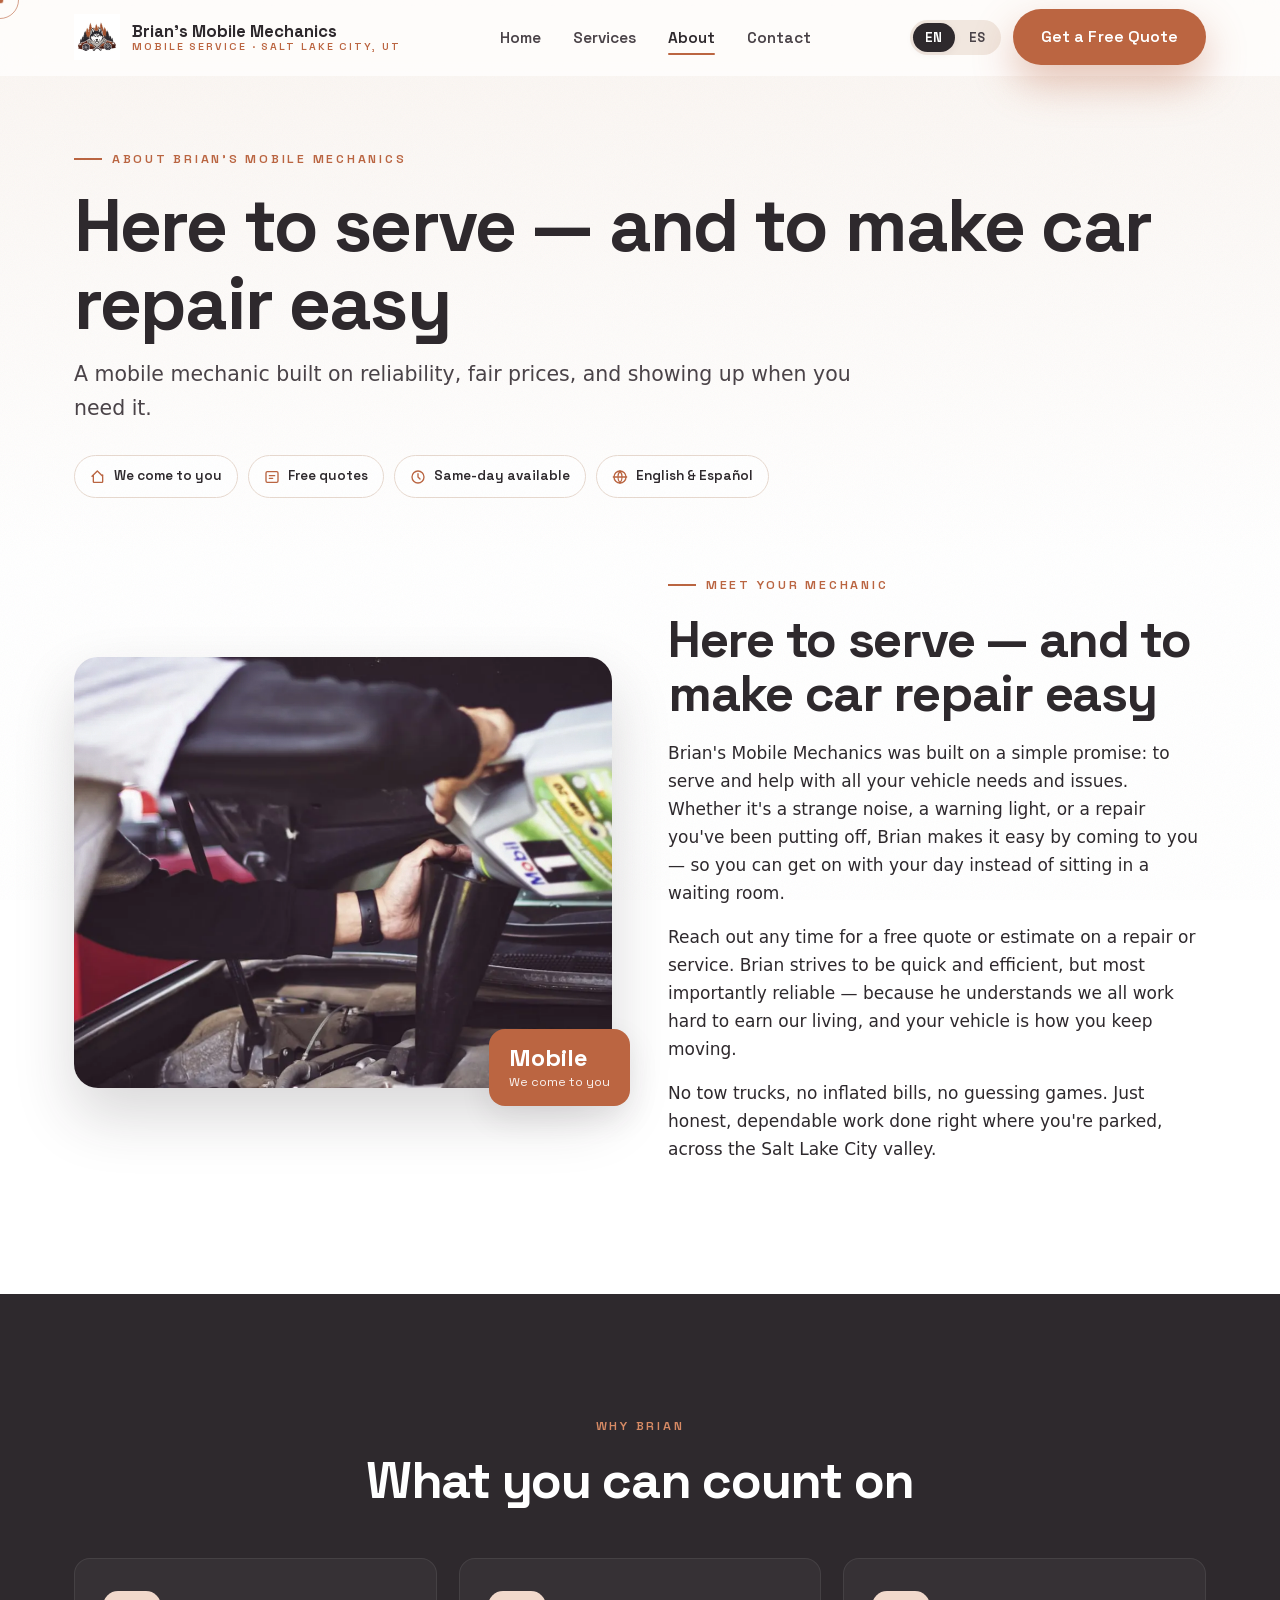
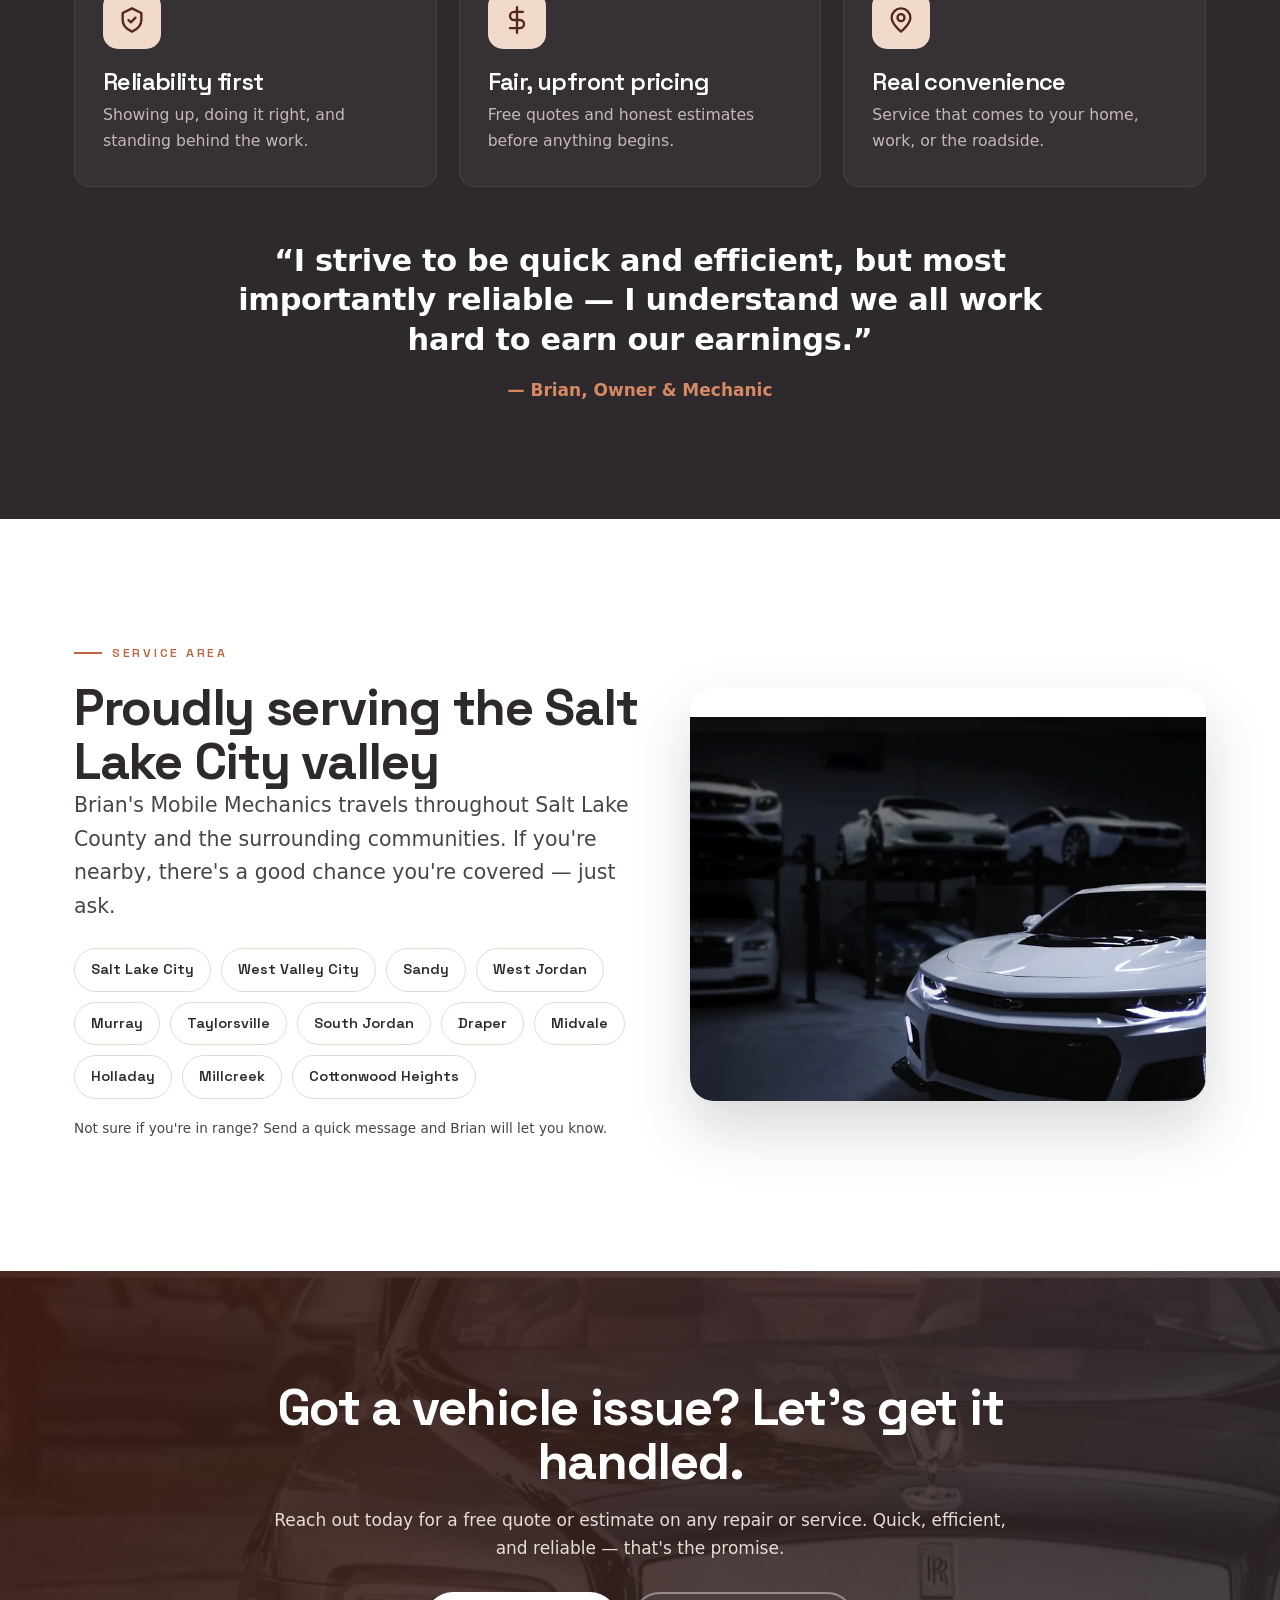
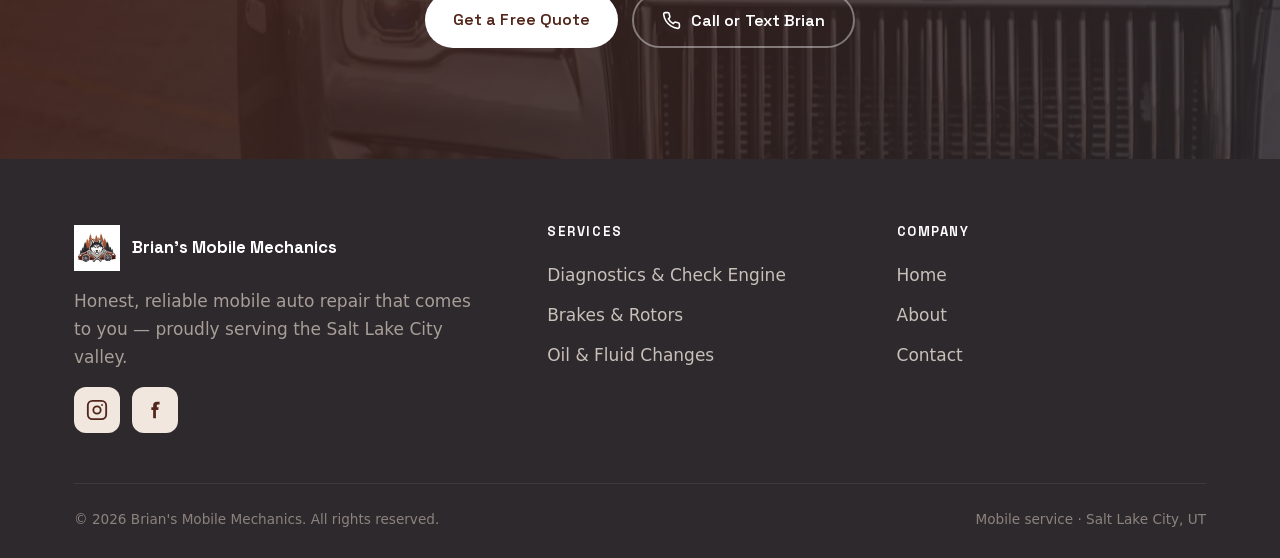
==== commit 306b05ac: "Editorial upgrade for About & Contact pages - About: hero trust pills, owner-badge story image, valu" ====
--- a/about.html
+++ b/about.html
@@ -53,15 +53,24 @@
         <span class="eyebrow" data-reveal data-i18n="about_eyebrow">About Brian's Mobile Mechanics</span>
         <h1 data-reveal data-delay="1" data-i18n="about_title">Here to serve — and to make car repair easy</h1>
         <p class="lead" data-reveal data-delay="2" data-i18n="about_lead">A mobile mechanic built on reliability, fair prices, and showing up when you need it.</p>
+        <div class="pill-row" data-reveal data-delay="3">
+          <span class="pill"><svg viewBox="0 0 24 24" fill="none" stroke="currentColor" stroke-width="2" stroke-linecap="round" stroke-linejoin="round"><path d="M3 11l8-8 8 8M5 9v10a1 1 0 0 0 1 1h12a1 1 0 0 0 1-1V9"/></svg><span data-i18n="svc_t1">We come to you</span></span>
+          <span class="pill"><svg viewBox="0 0 24 24" fill="none" stroke="currentColor" stroke-width="2" stroke-linecap="round" stroke-linejoin="round"><rect x="3" y="4" width="18" height="16" rx="2"/><path d="M8 10h8M8 14h5"/></svg><span data-i18n="svc_t2">Free quotes</span></span>
+          <span class="pill"><svg viewBox="0 0 24 24" fill="none" stroke="currentColor" stroke-width="2" stroke-linecap="round" stroke-linejoin="round"><circle cx="12" cy="12" r="9"/><path d="M12 7v5l3 3"/></svg><span data-i18n="svc_t3">Same-day available</span></span>
+          <span class="pill"><svg viewBox="0 0 24 24" fill="none" stroke="currentColor" stroke-width="2" stroke-linecap="round" stroke-linejoin="round"><circle cx="12" cy="12" r="9"/><path d="M2 12h20M12 3a15 15 0 0 1 0 18M12 3a15 15 0 0 0 0 18"/></svg><span data-i18n="svc_t4">English &amp; Español</span></span>
+        </div>
       </div>
     </section>
 
     <section class="section" style="padding-top:12px">
       <div class="wrap split">
-        <div class="split-media" data-reveal>
-          <img src="assets/oil-change.webp" width="1000" height="800" loading="lazy" alt="Brian performing an oil change on a vehicle engine" />
+        <div class="owner-media" data-reveal="left">
+          <div class="split-media"><img src="assets/oil-change.webp" width="1000" height="800" loading="lazy" alt="Brian performing an oil change on a vehicle engine" /></div>
+          <div class="owner-badge"><b data-i18n="trust2_b">Mobile</b><span data-i18n="trust2_s">we come to you</span></div>
         </div>
-        <div data-reveal data-delay="1">
+        <div data-reveal="right">
+          <span class="eyebrow" data-i18n="home_about_eyebrow">Meet your mechanic</span>
+          <h2 style="margin-bottom:18px" data-i18n="about_title">Here to serve — and to make car repair easy</h2>
           <p data-i18n="about_p1">Brian's Mobile Mechanics was built on a simple promise: to serve and help with all your vehicle needs and issues. Whether it's a strange noise, a warning light, or a repair you've been putting off, Brian makes it easy by coming to you.</p>
           <p data-i18n="about_p2">Reach out any time for a free quote or estimate on a repair or service. Brian strives to be quick and efficient, but most importantly reliable — because he understands we all work hard to earn our living, and your vehicle is how you keep moving.</p>
           <p data-i18n="about_p3">No tow trucks, no inflated bills, no guessing games. Just honest, dependable work done right where you're parked, across the Salt Lake City valley.</p>
@@ -71,6 +80,10 @@
 
     <section class="section section--ink">
       <div class="wrap">
+        <div class="section-head center" data-reveal>
+          <span class="eyebrow" data-i18n="why_eyebrow">Why Brian</span>
+          <h2 data-i18n="about_values_title">What you can count on</h2>
+        </div>
         <div class="cards" style="--line:rgba(255,255,255,.08)">
           <article class="card" style="background:rgba(255,255,255,.04);border-color:rgba(255,255,255,.08);color:#eee" data-reveal>
             <div class="card-ico"><svg viewBox="0 0 24 24" fill="none" stroke="currentColor" stroke-width="2" stroke-linecap="round" stroke-linejoin="round"><path d="M12 2l8 4v6c0 5-3.5 8-8 10-4.5-2-8-5-8-10V6l8-4z"/><path d="M9 12l2 2 4-4"/></svg></div>
@@ -96,8 +109,26 @@
       </div>
     </section>
 
+    <!-- Service area -->
+    <section class="section">
+      <div class="wrap area-grid">
+        <div data-reveal="left">
+          <span class="eyebrow" data-i18n="area_eyebrow">Service area</span>
+          <h2 data-i18n="area_title">Proudly serving the Salt Lake City valley</h2>
+          <p class="lead" data-i18n="area_p">Brian's Mobile Mechanics travels throughout Salt Lake County and the surrounding communities. If you're nearby, there's a good chance you're covered — just ask.</p>
+          <div class="chips">
+            <span class="chip">Salt Lake City</span><span class="chip">West Valley City</span><span class="chip">Sandy</span><span class="chip">West Jordan</span><span class="chip">Murray</span><span class="chip">Taylorsville</span><span class="chip">South Jordan</span><span class="chip">Draper</span><span class="chip">Midvale</span><span class="chip">Holladay</span><span class="chip">Millcreek</span><span class="chip">Cottonwood Heights</span>
+          </div>
+          <p class="form-note" style="margin-top:18px" data-i18n="area_note">Not sure if you're in range? Send a quick message and Brian will let you know.</p>
+        </div>
+        <div class="split-media" data-reveal="right" data-delay="1">
+          <img src="assets/garage-cars.webp" width="1000" height="800" loading="lazy" alt="Cars in a clean garage at night" />
+        </div>
+      </div>
+    </section>
+
     <section class="cta-band">
-      <div class="cta-bg"><img src="assets/repair-hands.webp" width="1400" height="930" loading="lazy" alt="" /></div>
+      <div class="cta-bg"><img src="assets/car-front.webp" width="1400" height="930" loading="lazy" alt="" /></div>
       <div class="wrap">
         <div class="cta-inner" data-reveal>
           <h2 data-i18n="cta_title">Got a vehicle issue? Let's get it handled.</h2>
--- a/styles.css
+++ b/styles.css
@@ -156,6 +156,7 @@
 .lang-toggle button.is-active { color: #fff; }
 .lang-toggle .lang-pill { position: absolute; z-index: 0; top: 3px; bottom: 3px; border-radius: 999px; background: var(--ink); box-shadow: var(--shadow-sm); transition: transform .4s var(--ease-spring), width .4s var(--ease-spring); }
 .header-cta { display: inline-flex; }
+.nav-cta { display: none; } /* in-nav CTA is for the mobile menu only */
 
 /* Hamburger */
 .menu-btn { display: none; width: 44px; height: 44px; border-radius: 10px; position: relative; }
@@ -376,7 +377,7 @@
   .nav a { padding: 13px 12px; font-size: 1.05rem; border-radius: 10px; }
   .nav a:not(.nav-cta)::after { display: none; }
   .nav a.active { background: var(--cream); color: var(--orange); }
-  .nav .nav-cta { margin-top: 8px; }
+  .nav .nav-cta { display: inline-flex; margin-top: 8px; }
   /* slow the marquee down on mobile so it's not frantic */
   .strip-row.a, .strip-row.b { animation-duration: 60s; }
 }
@@ -447,6 +448,33 @@
   .svc-block.reverse .svc-media { order: -1; }
 }
 
+/* ---------- Gallery (bento) ---------- */
+.gallery { display: grid; grid-template-columns: repeat(3, 1fr); grid-auto-rows: 230px; gap: 16px; }
+.gallery figure { margin: 0; border-radius: var(--radius); overflow: hidden; position: relative; box-shadow: var(--shadow-sm); }
+.gallery figure img { width: 100%; height: 100%; object-fit: cover; transition: transform .7s var(--ease); }
+.gallery figure:hover img { transform: scale(1.08); }
+.gallery figure::after { content: ""; position: absolute; inset: 0; background: linear-gradient(180deg, transparent 55%, rgba(46,41,45,.45)); opacity: 0; transition: opacity .4s; }
+.gallery figure:hover::after { opacity: 1; }
+.gallery figcaption { position: absolute; z-index: 1; left: 16px; bottom: 14px; color: #fff; font-family: var(--display); font-weight: 600; font-size: .9rem; opacity: 0; transform: translateY(8px); transition: opacity .4s, transform .4s var(--ease); }
+.gallery figure:hover figcaption { opacity: 1; transform: none; }
+.gallery .g-big { grid-column: span 2; grid-row: span 2; }
+@media (max-width: 760px) {
+  .gallery { grid-template-columns: repeat(2, 1fr); grid-auto-rows: 180px; }
+  .gallery .g-big { grid-column: span 2; grid-row: span 1; }
+  .gallery figcaption { opacity: 1; transform: none; }
+}
+@media (max-width: 460px) {
+  .gallery { grid-template-columns: 1fr; }
+  .gallery .g-big { grid-column: span 1; }
+}
+
+/* owner teaser portrait frame */
+.owner-media { position: relative; }
+.owner-media .owner-badge { position: absolute; bottom: -18px; right: -18px; background: var(--orange); color: #fff; padding: 16px 20px; border-radius: 16px; box-shadow: var(--shadow-md); font-family: var(--display); line-height: 1.1; }
+.owner-media .owner-badge b { display: block; font-size: 1.5rem; }
+.owner-media .owner-badge span { font-size: .78rem; opacity: .9; }
+@media (max-width: 560px) { .owner-media .owner-badge { right: 12px; bottom: 12px; } }
+
 /* ---------- Reduced motion ---------- */
 @media (prefers-reduced-motion: reduce) {
   html { scroll-behavior: auto; }
